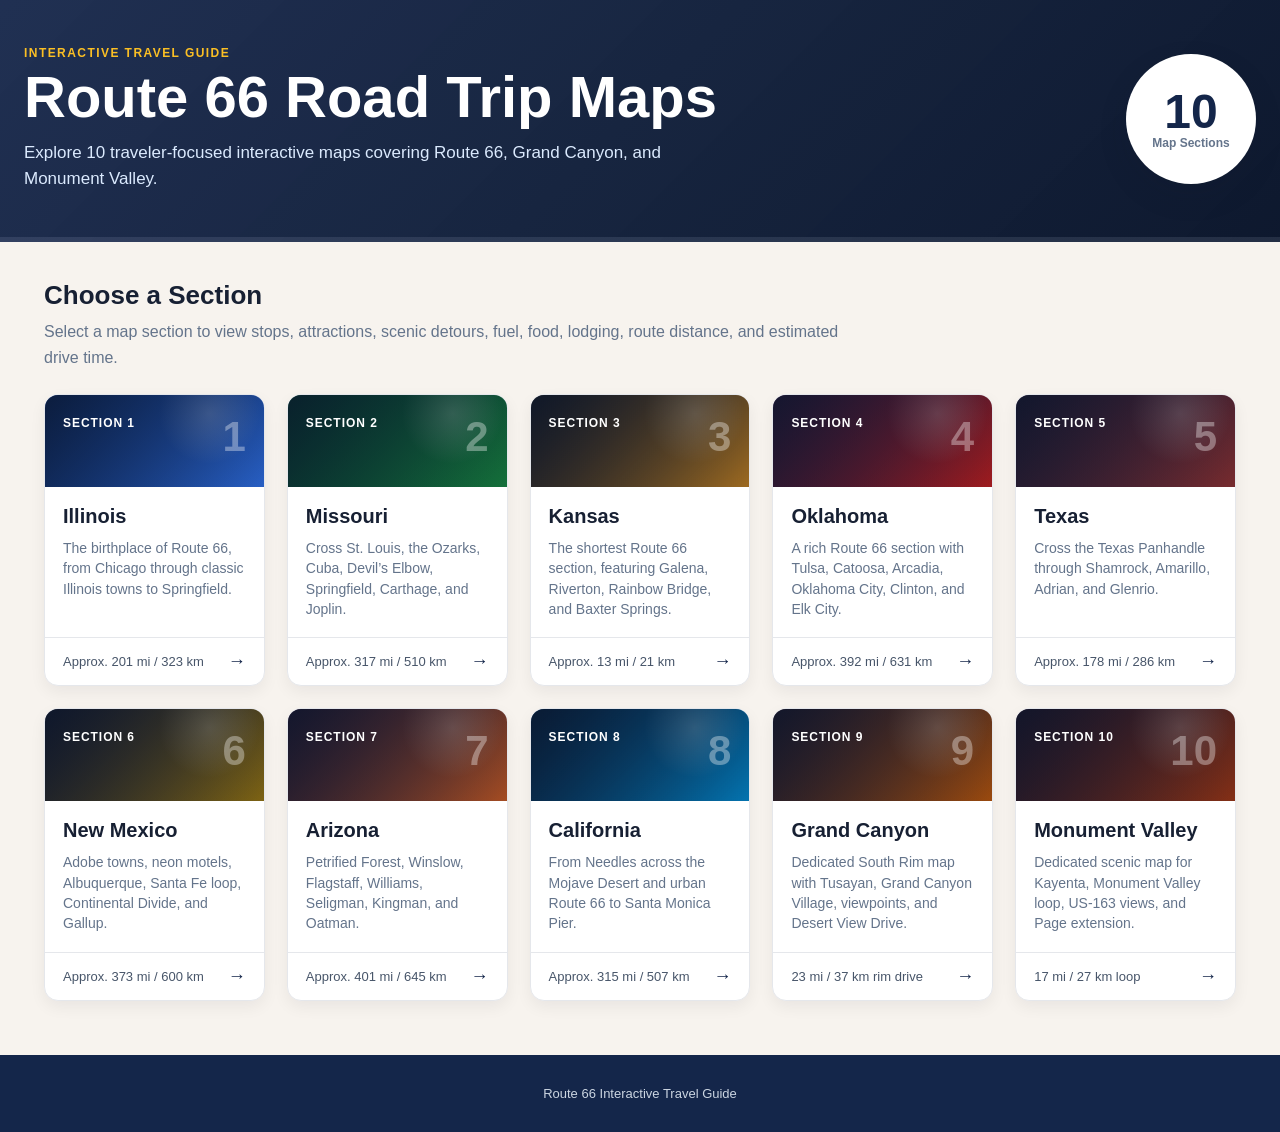
==== index.html @ de2857af "Add files via upload" ====
<!DOCTYPE html>
<html lang="en">
<head>
  <meta charset="UTF-8" />
  <meta name="viewport" content="width=device-width, initial-scale=1.0" />

  <title>Route 66 Interactive Travel Guide</title>

  <link rel="stylesheet" href="shared/common.css" />
</head>

<body data-page="home">

  <header class="site-header">
    <div class="header-inner">
      <div>
        <p class="eyebrow">Interactive Travel Guide</p>
        <h1>Route 66 Road Trip Maps</h1>
        <p class="header-text">
          Explore 10 traveler-focused interactive maps covering Route 66, Grand Canyon, and Monument Valley.
        </p>
      </div>

      <div class="header-badge">
        <span>10</span>
        <small>Map Sections</small>
      </div>
    </div>
  </header>

  <main class="landing-wrapper">

    <section class="intro-section">
      <h2>Choose a Section</h2>
      <p>
        Select a map section to view stops, attractions, scenic detours, fuel, food, lodging, route distance, and estimated drive time.
      </p>
    </section>

    <section class="section-grid" id="sectionGrid">
      <!-- Cards are generated from shared/common.js -->
    </section>

  </main>

  <footer class="site-footer">
    <p>Route 66 Interactive Travel Guide</p>
  </footer>

  <script src="shared/common.js"></script>
</body>
</html>
---- shared/common.css ----
:root {
  --navy: #14264a;
  --navy-dark: #0d1a33;
  --text: #172033;
  --muted: #64748b;
  --border: #e5e7eb;
  --bg: #f7f3ee;
  --card: #ffffff;
  --shadow: 0 12px 30px rgba(15, 23, 42, 0.12);
  --radius: 14px;
}

* {
  box-sizing: border-box;
}

html,
body {
  margin: 0;
  min-height: 100%;
  font-family: Arial, Helvetica, sans-serif;
  color: var(--text);
  background: var(--bg);
}

a {
  color: inherit;
  text-decoration: none;
}

/* Header */

.site-header {
  background:
    linear-gradient(135deg, rgba(20, 38, 74, 0.95), rgba(9, 20, 42, 0.98)),
    radial-gradient(circle at top right, rgba(255, 255, 255, 0.18), transparent 30%);
  color: #ffffff;
  padding: 46px 24px;
  border-bottom: 5px solid rgba(255, 255, 255, 0.08);
}

.header-inner {
  max-width: 1240px;
  margin: 0 auto;
  display: flex;
  justify-content: space-between;
  gap: 24px;
  align-items: center;
}

.eyebrow {
  margin: 0 0 8px 0;
  color: #fbbf24;
  text-transform: uppercase;
  letter-spacing: 0.12em;
  font-size: 12px;
  font-weight: 700;
}

.site-header h1 {
  margin: 0;
  font-size: clamp(32px, 5vw, 58px);
  line-height: 1;
}

.header-text {
  max-width: 720px;
  margin: 14px 0 0 0;
  color: #dbeafe;
  font-size: 17px;
  line-height: 1.5;
}

.header-badge {
  width: 130px;
  height: 130px;
  min-width: 130px;
  border-radius: 50%;
  background: #ffffff;
  color: var(--navy);
  display: flex;
  flex-direction: column;
  align-items: center;
  justify-content: center;
  box-shadow: var(--shadow);
}

.header-badge span {
  font-size: 48px;
  font-weight: 800;
  line-height: 1;
}

.header-badge small {
  font-size: 12px;
  font-weight: 700;
  color: var(--muted);
}

/* Landing */

.landing-wrapper {
  max-width: 1240px;
  margin: 0 auto;
  padding: 38px 24px 54px 24px;
}

.intro-section {
  margin-bottom: 24px;
}

.intro-section h2 {
  margin: 0 0 8px 0;
  font-size: 26px;
}

.intro-section p {
  margin: 0;
  max-width: 820px;
  color: var(--muted);
  line-height: 1.6;
}

.section-grid {
  display: grid;
  grid-template-columns: repeat(5, minmax(180px, 1fr));
  gap: 22px;
}

/* Landing Cards */

.section-card {
  background: var(--card);
  border: 1px solid var(--border);
  border-radius: var(--radius);
  overflow: hidden;
  box-shadow: 0 6px 16px rgba(15, 23, 42, 0.06);
  min-height: 245px;
  display: flex;
  flex-direction: column;
  transition: transform 0.18s ease, box-shadow 0.18s ease, border-color 0.18s ease;
}

.section-card:hover {
  transform: translateY(-4px);
  box-shadow: var(--shadow);
  border-color: rgba(20, 38, 74, 0.25);
}

.card-top {
  position: relative;
  min-height: 92px;
  padding: 18px;
  color: #ffffff;
  overflow: hidden;
}

.card-top::after {
  content: "";
  position: absolute;
  inset: 0;
  background:
    linear-gradient(135deg, rgba(10, 20, 40, 0.78), rgba(10, 20, 40, 0.15)),
    radial-gradient(circle at 75% 20%, rgba(255, 255, 255, 0.26), transparent 28%);
}

.section-label,
.section-number {
  position: relative;
  z-index: 1;
}

.section-label {
  text-transform: uppercase;
  font-size: 12px;
  letter-spacing: 0.08em;
  font-weight: 800;
}

.section-number {
  position: absolute;
  right: 18px;
  top: 18px;
  font-size: 42px;
  font-weight: 900;
  opacity: 0.35;
}

.card-body {
  padding: 18px;
  flex: 1;
}

.card-body h3 {
  margin: 0 0 10px 0;
  font-size: 20px;
}

.card-body p {
  margin: 0;
  color: var(--muted);
  font-size: 14px;
  line-height: 1.45;
}

.card-footer {
  border-top: 1px solid var(--border);
  padding: 13px 18px;
  display: flex;
  justify-content: space-between;
  align-items: center;
  color: #475569;
  font-size: 13px;
}

.card-footer strong {
  color: var(--navy);
  font-size: 18px;
}

/* Card color themes */

.blue .card-top {
  background: linear-gradient(135deg, #123c8c, #2d6cdf);
}

.green .card-top {
  background: linear-gradient(135deg, #064e3b, #16803d);
}

.amber .card-top {
  background: linear-gradient(135deg, #27272a, #b7791f);
}

.red .card-top {
  background: linear-gradient(135deg, #3b1d48, #b91c1c);
}

.maroon .card-top {
  background: linear-gradient(135deg, #30213f, #8b2f2f);
}

.gold .card-top {
  background: linear-gradient(135deg, #202437, #92710f);
}

.orange .card-top {
  background: linear-gradient(135deg, #35213f, #c05621);
}

.cyan .card-top {
  background: linear-gradient(135deg, #08345f, #0284c7);
}

.canyon .card-top {
  background: linear-gradient(135deg, #332233, #b45309);
}

.valley .card-top {
  background: linear-gradient(135deg, #321b2f, #9a3412);
}

/* Shared Ribbon for Map Pages */

.section-ribbon {
  height: 52px;
  display: flex;
  gap: 10px;
  align-items: center;
  overflow-x: auto;
  background: #151515;
  padding: 8px 12px;
  border-bottom: 1px solid rgba(255, 255, 255, 0.08);
}

.section-ribbon a {
  color: #ffffff;
  background: #303030;
  padding: 9px 14px;
  border-radius: 6px;
  font-size: 13px;
  white-space: nowrap;
  transition: background 0.15s ease, transform 0.15s ease;
}

.section-ribbon a:hover {
  background: #2d6cdf;
}

.section-ribbon a.active {
  background: #ffffff;
  color: #111827;
  font-weight: 700;
}

/* Footer */

.site-footer {
  background: var(--navy);
  color: #cbd5e1;
  text-align: center;
  padding: 18px 24px;
  font-size: 13px;
}

/* Animation */

.fade-in-card {
  animation: cardFadeIn 0.35s ease both;
}

@keyframes cardFadeIn {
  from {
    opacity: 0;
    transform: translateY(8px);
  }

  to {
    opacity: 1;
    transform: translateY(0);
  }
}

/* Responsive */

@media (max-width: 1180px) {
  .section-grid {
    grid-template-columns: repeat(3, minmax(180px, 1fr));
  }
}

@media (max-width: 760px) {
  .site-header {
    padding: 34px 18px;
  }

  .header-inner {
    align-items: flex-start;
  }

  .header-badge {
    display: none;
  }

  .landing-wrapper {
    padding: 28px 16px 42px 16px;
  }

  .section-grid {
    grid-template-columns: 1fr;
    gap: 16px;
  }

  .section-card {
    min-height: auto;
  }

  .card-top {
    min-height: 78px;
  }

  .section-ribbon {
    height: 50px;
  }
}
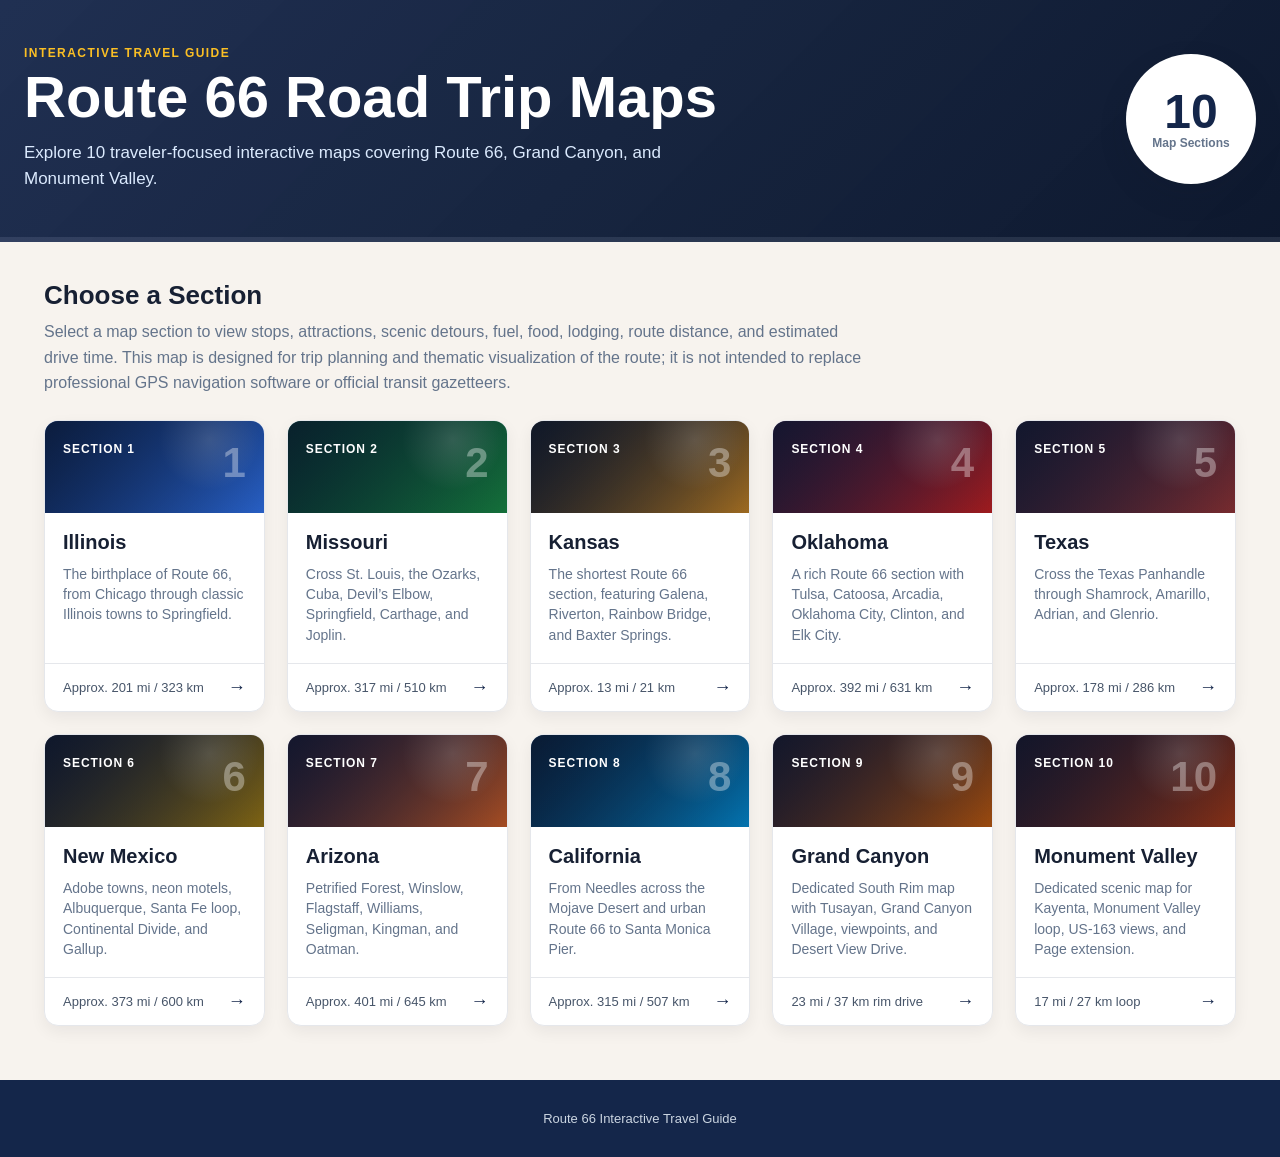
==== commit c246cd1e: "Add files via upload" ====
--- a/index.html
+++ b/index.html
@@ -6,7 +6,10 @@
 
   <title>Route 66 Interactive Travel Guide</title>
 
+  <link rel="icon" type="image/png" href="shared/icons/favicon.png">
+
   <link rel="stylesheet" href="shared/common.css" />
+
 </head>
 
 <body data-page="home">
@@ -33,7 +36,7 @@
     <section class="intro-section">
       <h2>Choose a Section</h2>
       <p>
-        Select a map section to view stops, attractions, scenic detours, fuel, food, lodging, route distance, and estimated drive time.
+        Select a map section to view stops, attractions, scenic detours, fuel, food, lodging, route distance, and estimated drive time. This map is designed for trip planning and thematic visualization of the route; it is not intended to replace professional GPS navigation software or official transit gazetteers.
       </p>
     </section>
 
